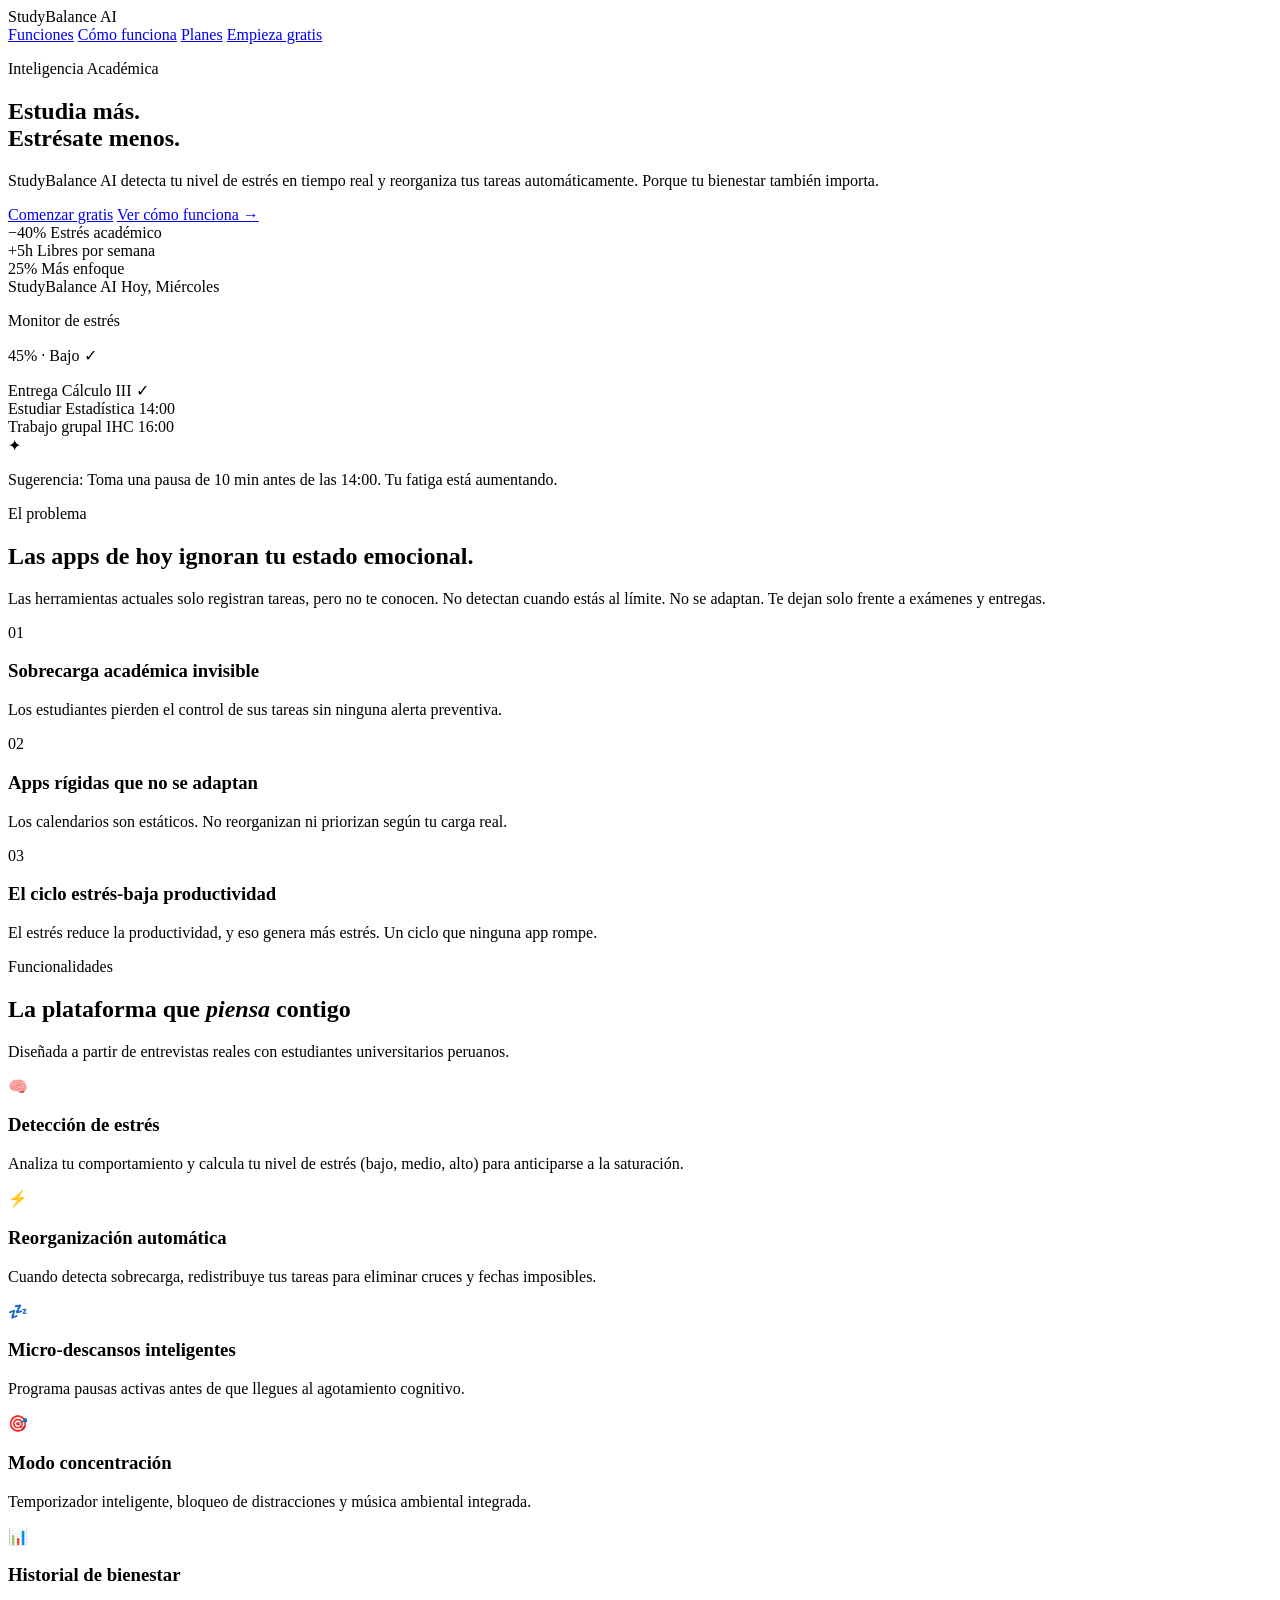
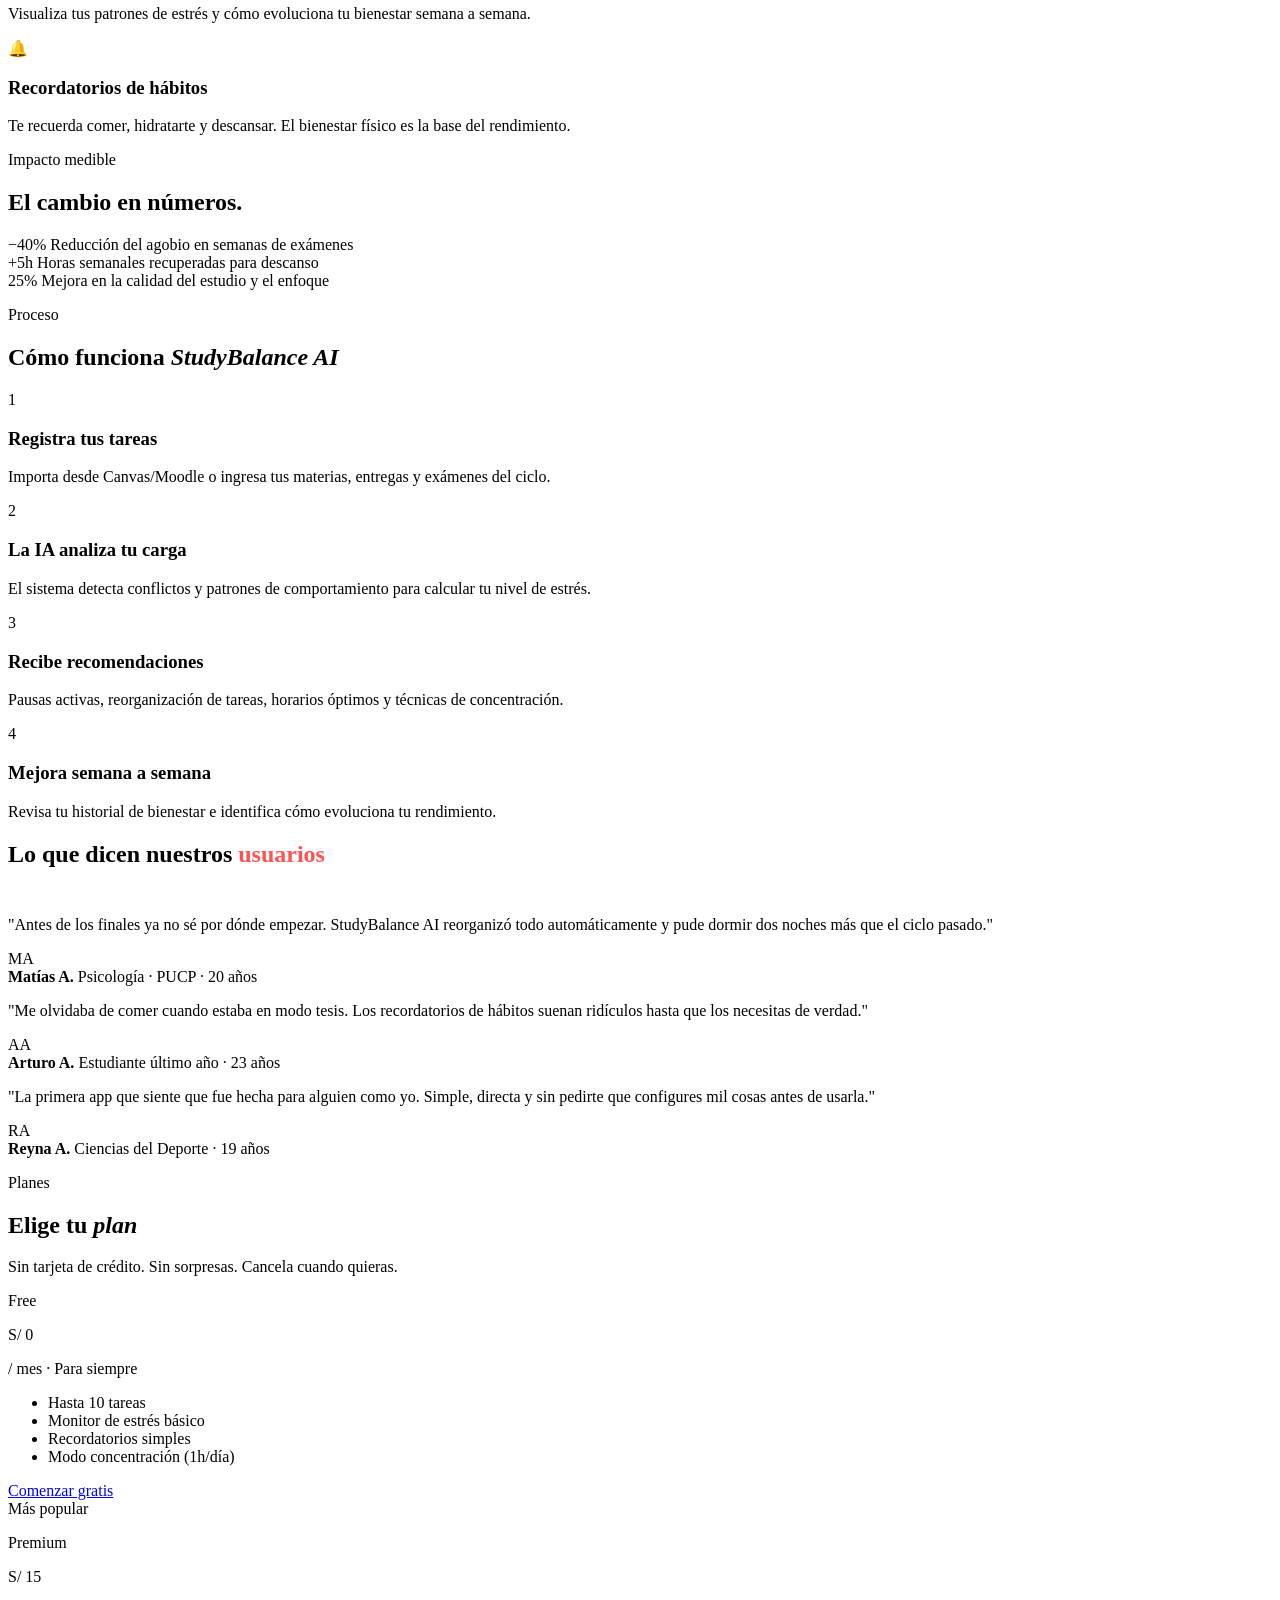
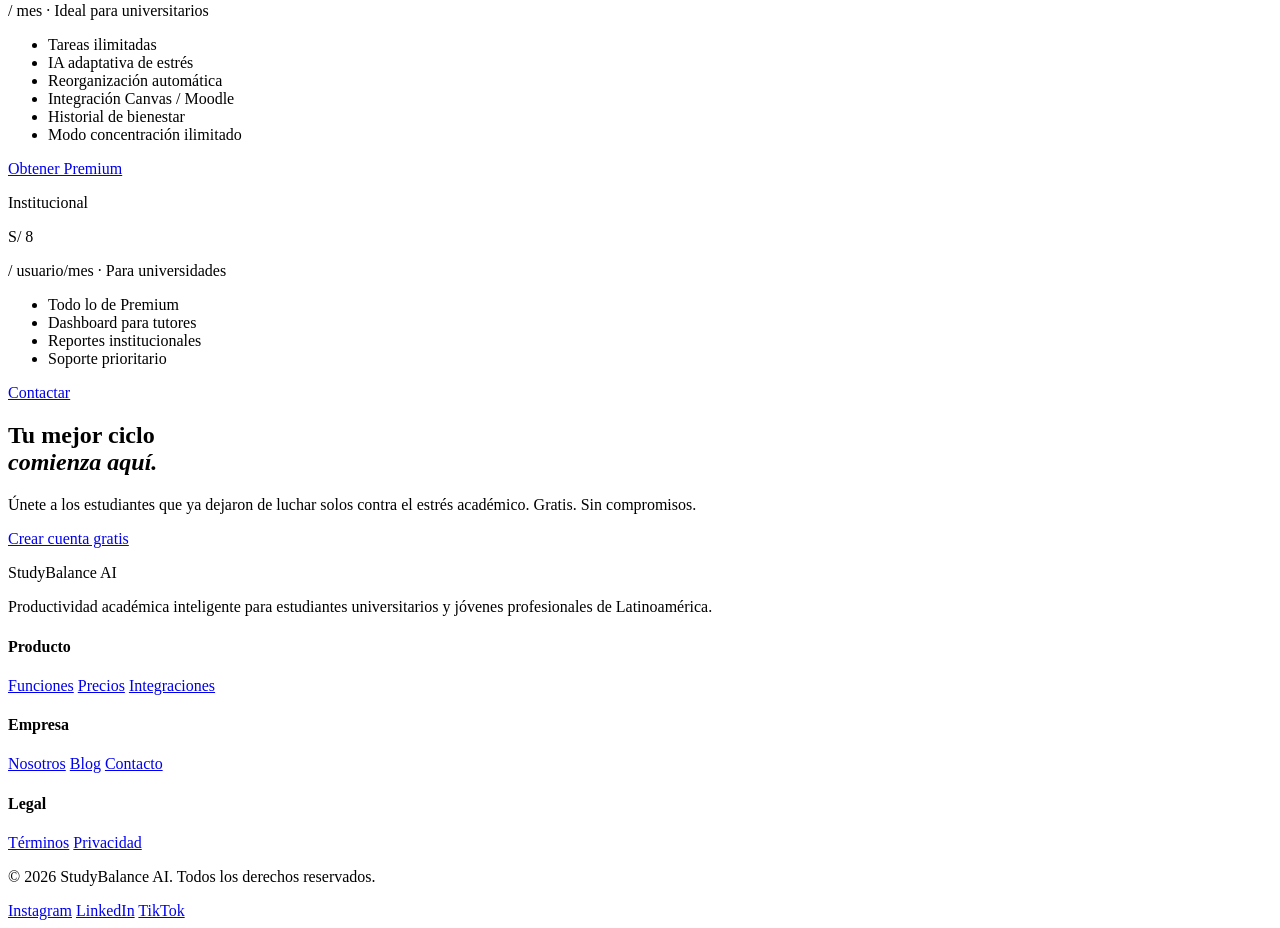
==== index.html @ 8270376b "Rename Index.html to index.html" ====
<!DOCTYPE html>
<html lang="es">
<head>
  <meta charset="UTF-8">
  <meta name="viewport" content="width=device-width, initial-scale=1.0">
  <title>StudyBalance AI</title>
  <link rel="stylesheet" href="styles.css">
  <link href="https://fonts.googleapis.com/css2?family=Playfair+Display:wght@700;900&family=DM+Sans:wght@300;400;600&display=swap" rel="stylesheet">
</head>
<body>
 
  <nav>
    <div class="nav-logo">Study<span>Balance</span> AI</div>
    <div class="nav-links">
      <a href="#funciones">Funciones</a>
      <a href="#como-funciona">Cómo funciona</a>
      <a href="#planes">Planes</a>
      <a href="#cta" class="btn-nav">Empieza gratis</a>
    </div>
  </nav>
 
  <section class="hero">
    <div class="hero-texto">
      <p class="etiqueta">Inteligencia Académica</p>
      <h1>Estudia más.<br><span>Estrésate</span> menos.</h1>
      <p class="subtitulo">
        StudyBalance AI detecta tu nivel de estrés en tiempo real y reorganiza tus tareas automáticamente. Porque tu bienestar también importa.
      </p>
      <div class="hero-botones">
        <a href="#cta" class="btn-rojo">Comenzar gratis</a>
        <a href="#como-funciona" class="btn-link">Ver cómo funciona →</a>
      </div>
      <div class="hero-stats">
        <div class="stat">
          <span class="stat-num">−40%</span>
          <span class="stat-label">Estrés académico</span>
        </div>
        <div class="stat">
          <span class="stat-num">+5h</span>
          <span class="stat-label">Libres por semana</span>
        </div>
        <div class="stat">
          <span class="stat-num">25%</span>
          <span class="stat-label">Más enfoque</span>
        </div>
      </div>
    </div>
 
    <div class="hero-mockup">
      <div class="mockup-card">
        <div class="mockup-header">
          <span class="mockup-title">StudyBalance AI</span>
          <span class="mockup-fecha">Hoy, Miércoles</span>
        </div>
 
        <div class="estres-box">
          <p class="estres-label">Monitor de estrés</p>
          <div class="barra-wrap">
            <div class="barra"></div>
          </div>
          <p class="estres-val">45% · Bajo ✓</p>
        </div>
 
        <div class="tareas">
          <div class="tarea alta completada">
            <div class="check hecho"></div>
            <span class="tarea-texto tachado">Entrega Cálculo III</span>
            <span class="tarea-hora">✓</span>
          </div>
          <div class="tarea media">
            <div class="check"></div>
            <span class="tarea-texto">Estudiar Estadística</span>
            <span class="tarea-hora">14:00</span>
          </div>
          <div class="tarea baja">
            <div class="check"></div>
            <span class="tarea-texto">Trabajo grupal IHC</span>
            <span class="tarea-hora">16:00</span>
          </div>
        </div>
 
        <div class="ia-msg">
          <span>✦</span>
          <p>Sugerencia: Toma una pausa de 10 min antes de las 14:00. Tu fatiga está aumentando.</p>
        </div>
      </div>
    </div>
  </section>
 
  <section class="seccion-oscura" id="problema">
    <div class="contenedor">
      <div class="problema-grid">
        <div>
          <p class="etiqueta-roja">El problema</p>
          <h2>Las apps de hoy ignoran tu <span>estado emocional.</span></h2>
          <p class="texto-gris">
            Las herramientas actuales solo registran tareas, pero no te conocen. No detectan cuando estás al límite. No se adaptan. Te dejan solo frente a exámenes y entregas.
          </p>
        </div>
        <div class="problemas-lista">
          <div class="problema-item">
            <p class="prob-num">01</p>
            <h3>Sobrecarga académica invisible</h3>
            <p>Los estudiantes pierden el control de sus tareas sin ninguna alerta preventiva.</p>
          </div>
          <div class="problema-item">
            <p class="prob-num">02</p>
            <h3>Apps rígidas que no se adaptan</h3>
            <p>Los calendarios son estáticos. No reorganizan ni priorizan según tu carga real.</p>
          </div>
          <div class="problema-item">
            <p class="prob-num">03</p>
            <h3>El ciclo estrés-baja productividad</h3>
            <p>El estrés reduce la productividad, y eso genera más estrés. Un ciclo que ninguna app rompe.</p>
          </div>
        </div>
      </div>
    </div>
  </section>
 
  <section class="seccion-clara" id="funciones">
    <div class="contenedor">
      <div class="seccion-header">
        <p class="etiqueta-roja">Funcionalidades</p>
        <h2>La plataforma que <em>piensa</em> contigo</h2>
        <p class="texto-gris">Diseñada a partir de entrevistas reales con estudiantes universitarios peruanos.</p>
      </div>
      <div class="funciones-grid">
        <div class="funcion-card">
          <div class="funcion-icono">🧠</div>
          <h3>Detección de estrés</h3>
          <p>Analiza tu comportamiento y calcula tu nivel de estrés (bajo, medio, alto) para anticiparse a la saturación.</p>
        </div>
        <div class="funcion-card">
          <div class="funcion-icono">⚡</div>
          <h3>Reorganización automática</h3>
          <p>Cuando detecta sobrecarga, redistribuye tus tareas para eliminar cruces y fechas imposibles.</p>
        </div>
        <div class="funcion-card">
          <div class="funcion-icono">💤</div>
          <h3>Micro-descansos inteligentes</h3>
          <p>Programa pausas activas antes de que llegues al agotamiento cognitivo.</p>
        </div>
        <div class="funcion-card">
          <div class="funcion-icono">🎯</div>
          <h3>Modo concentración</h3>
          <p>Temporizador inteligente, bloqueo de distracciones y música ambiental integrada.</p>
        </div>
        <div class="funcion-card">
          <div class="funcion-icono">📊</div>
          <h3>Historial de bienestar</h3>
          <p>Visualiza tus patrones de estrés y cómo evoluciona tu bienestar semana a semana.</p>
        </div>
        <div class="funcion-card">
          <div class="funcion-icono">🔔</div>
          <h3>Recordatorios de hábitos</h3>
          <p>Te recuerda comer, hidratarte y descansar. El bienestar físico es la base del rendimiento.</p>
        </div>
      </div>
    </div>
  </section>
 
  <section class="seccion-roja">
    <div class="contenedor">
      <div class="impacto-grid">
        <div>
          <p class="etiqueta-blanca">Impacto medible</p>
          <h2 class="titulo-blanco">El cambio en números.</h2>
        </div>
        <div class="metricas">
          <div class="metrica">
            <span class="metrica-num">−40%</span>
            <span class="metrica-label">Reducción del agobio en semanas de exámenes</span>
          </div>
          <div class="metrica">
            <span class="metrica-num">+5h</span>
            <span class="metrica-label">Horas semanales recuperadas para descanso</span>
          </div>
          <div class="metrica">
            <span class="metrica-num">25%</span>
            <span class="metrica-label">Mejora en la calidad del estudio y el enfoque</span>
          </div>
        </div>
      </div>
    </div>
  </section>
 
  <section class="seccion-clara" id="como-funciona">
    <div class="contenedor">
      <div class="seccion-header">
        <p class="etiqueta-roja">Proceso</p>
        <h2>Cómo funciona <em>StudyBalance AI</em></h2>
      </div>
      <div class="pasos">
        <div class="paso">
          <div class="paso-num">1</div>
          <h3>Registra tus tareas</h3>
          <p>Importa desde Canvas/Moodle o ingresa tus materias, entregas y exámenes del ciclo.</p>
        </div>
        <div class="paso">
          <div class="paso-num">2</div>
          <h3>La IA analiza tu carga</h3>
          <p>El sistema detecta conflictos y patrones de comportamiento para calcular tu nivel de estrés.</p>
        </div>
        <div class="paso">
          <div class="paso-num">3</div>
          <h3>Recibe recomendaciones</h3>
          <p>Pausas activas, reorganización de tareas, horarios óptimos y técnicas de concentración.</p>
        </div>
        <div class="paso">
          <div class="paso-num">4</div>
          <h3>Mejora semana a semana</h3>
          <p>Revisa tu historial de bienestar e identifica cómo evoluciona tu rendimiento.</p>
        </div>
      </div>
    </div>
  </section>
 
  <section class="seccion-oscura" id="testimonios">
    <div class="contenedor">
      <h2 class="titulo-blanco" style="margin-bottom: 48px;">Lo que dicen nuestros <span style="color: #FF5252;">usuarios</span></h2>
      <div class="testimonios-grid">
        <div class="testimonio">
          <p>"Antes de los finales ya no sé por dónde empezar. StudyBalance AI reorganizó todo automáticamente y pude dormir dos noches más que el ciclo pasado."</p>
          <div class="autor">
            <div class="avatar">MA</div>
            <div>
              <strong>Matías A.</strong>
              <span>Psicología · PUCP · 20 años</span>
            </div>
          </div>
        </div>
        <div class="testimonio">
          <p>"Me olvidaba de comer cuando estaba en modo tesis. Los recordatorios de hábitos suenan ridículos hasta que los necesitas de verdad."</p>
          <div class="autor">
            <div class="avatar">AA</div>
            <div>
              <strong>Arturo A.</strong>
              <span>Estudiante último año · 23 años</span>
            </div>
          </div>
        </div>
        <div class="testimonio">
          <p>"La primera app que siente que fue hecha para alguien como yo. Simple, directa y sin pedirte que configures mil cosas antes de usarla."</p>
          <div class="autor">
            <div class="avatar">RA</div>
            <div>
              <strong>Reyna A.</strong>
              <span>Ciencias del Deporte · 19 años</span>
            </div>
          </div>
        </div>
      </div>
    </div>
  </section>
 
  <section class="seccion-clara" id="planes">
    <div class="contenedor">
      <div class="seccion-header">
        <p class="etiqueta-roja">Planes</p>
        <h2>Elige tu <em>plan</em></h2>
        <p class="texto-gris">Sin tarjeta de crédito. Sin sorpresas. Cancela cuando quieras.</p>
      </div>
      <div class="planes-grid">
        <div class="plan-card">
          <p class="plan-nombre">Free</p>
          <p class="plan-precio">S/ 0</p>
          <p class="plan-periodo">/ mes · Para siempre</p>
          <ul class="plan-lista">
            <li>Hasta 10 tareas</li>
            <li>Monitor de estrés básico</li>
            <li>Recordatorios simples</li>
            <li>Modo concentración (1h/día)</li>
          </ul>
          <a href="#cta" class="btn-plan">Comenzar gratis</a>
        </div>
        <div class="plan-card destacado">
          <div class="badge">Más popular</div>
          <p class="plan-nombre">Premium</p>
          <p class="plan-precio">S/ 15</p>
          <p class="plan-periodo">/ mes · Ideal para universitarios</p>
          <ul class="plan-lista">
            <li>Tareas ilimitadas</li>
            <li>IA adaptativa de estrés</li>
            <li>Reorganización automática</li>
            <li>Integración Canvas / Moodle</li>
            <li>Historial de bienestar</li>
            <li>Modo concentración ilimitado</li>
          </ul>
          <a href="#cta" class="btn-plan">Obtener Premium</a>
        </div>
        <div class="plan-card">
          <p class="plan-nombre">Institucional</p>
          <p class="plan-precio">S/ 8</p>
          <p class="plan-periodo">/ usuario/mes · Para universidades</p>
          <ul class="plan-lista">
            <li>Todo lo de Premium</li>
            <li>Dashboard para tutores</li>
            <li>Reportes institucionales</li>
            <li>Soporte prioritario</li>
          </ul>
          <a href="#cta" class="btn-plan">Contactar</a>
        </div>
      </div>
    </div>
  </section>
 
  <section class="seccion-cta" id="cta">
    <div class="contenedor cta-inner">
      <h2>Tu mejor ciclo<br><em>comienza aquí.</em></h2>
      <p>Únete a los estudiantes que ya dejaron de luchar solos contra el estrés académico. Gratis. Sin compromisos.</p>
      <a href="#" class="btn-blanco">Crear cuenta gratis</a>
    </div>
  </section>
 
  <footer>
    <div class="contenedor footer-inner">
      <div class="footer-brand">
        <p class="footer-logo">Study<span>Balance</span> AI</p>
        <p class="footer-desc">Productividad académica inteligente para estudiantes universitarios y jóvenes profesionales de Latinoamérica.</p>
      </div>
      <div class="footer-col">
        <h4>Producto</h4>
        <a href="#">Funciones</a>
        <a href="#">Precios</a>
        <a href="#">Integraciones</a>
      </div>
      <div class="footer-col">
        <h4>Empresa</h4>
        <a href="#">Nosotros</a>
        <a href="#">Blog</a>
        <a href="#">Contacto</a>
      </div>
      <div class="footer-col">
        <h4>Legal</h4>
        <a href="#">Términos</a>
        <a href="#">Privacidad</a>
      </div>
    </div>
    <div class="footer-bottom">
      <p>© 2026 StudyBalance AI. Todos los derechos reservados.</p>
      <div>
        <a href="#">Instagram</a>
        <a href="#">LinkedIn</a>
        <a href="#">TikTok</a>
      </div>
    </div>
  </footer>
 
  <script src="script.js"></script>
</body>
</html>
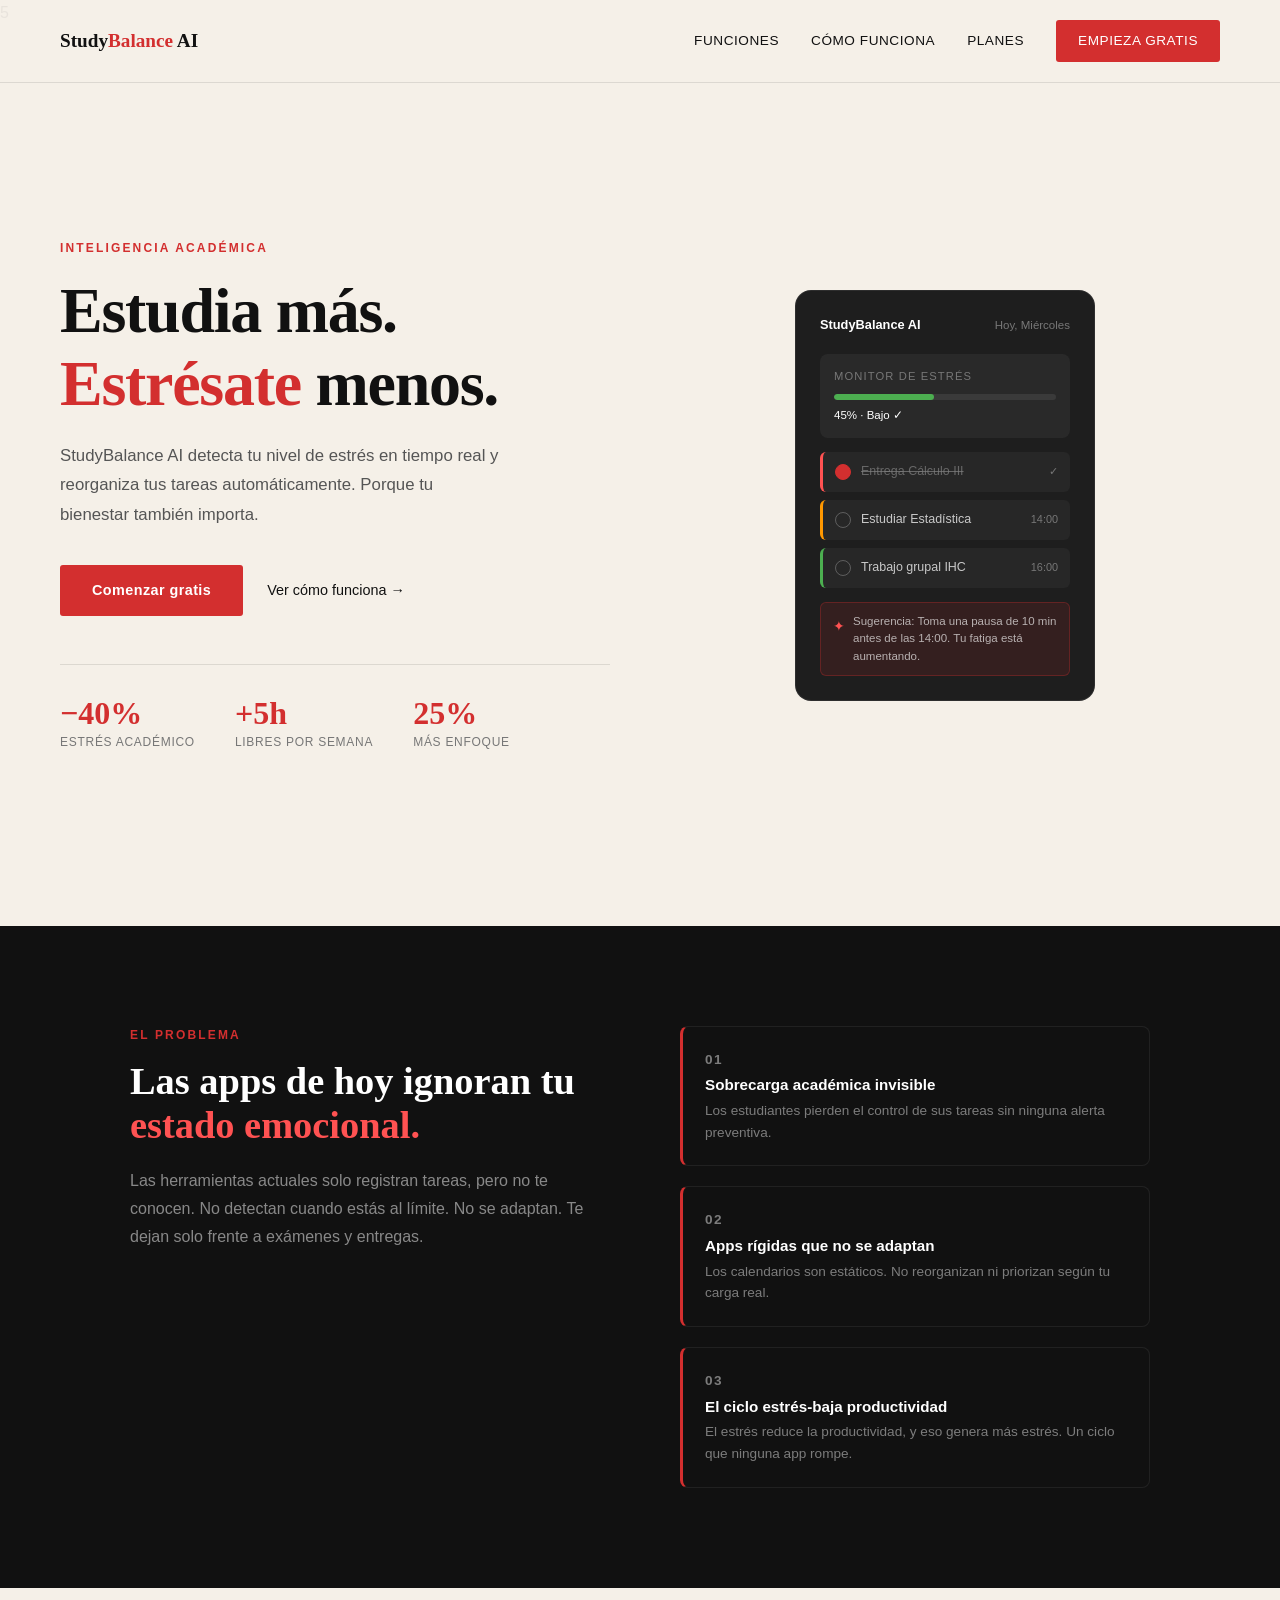
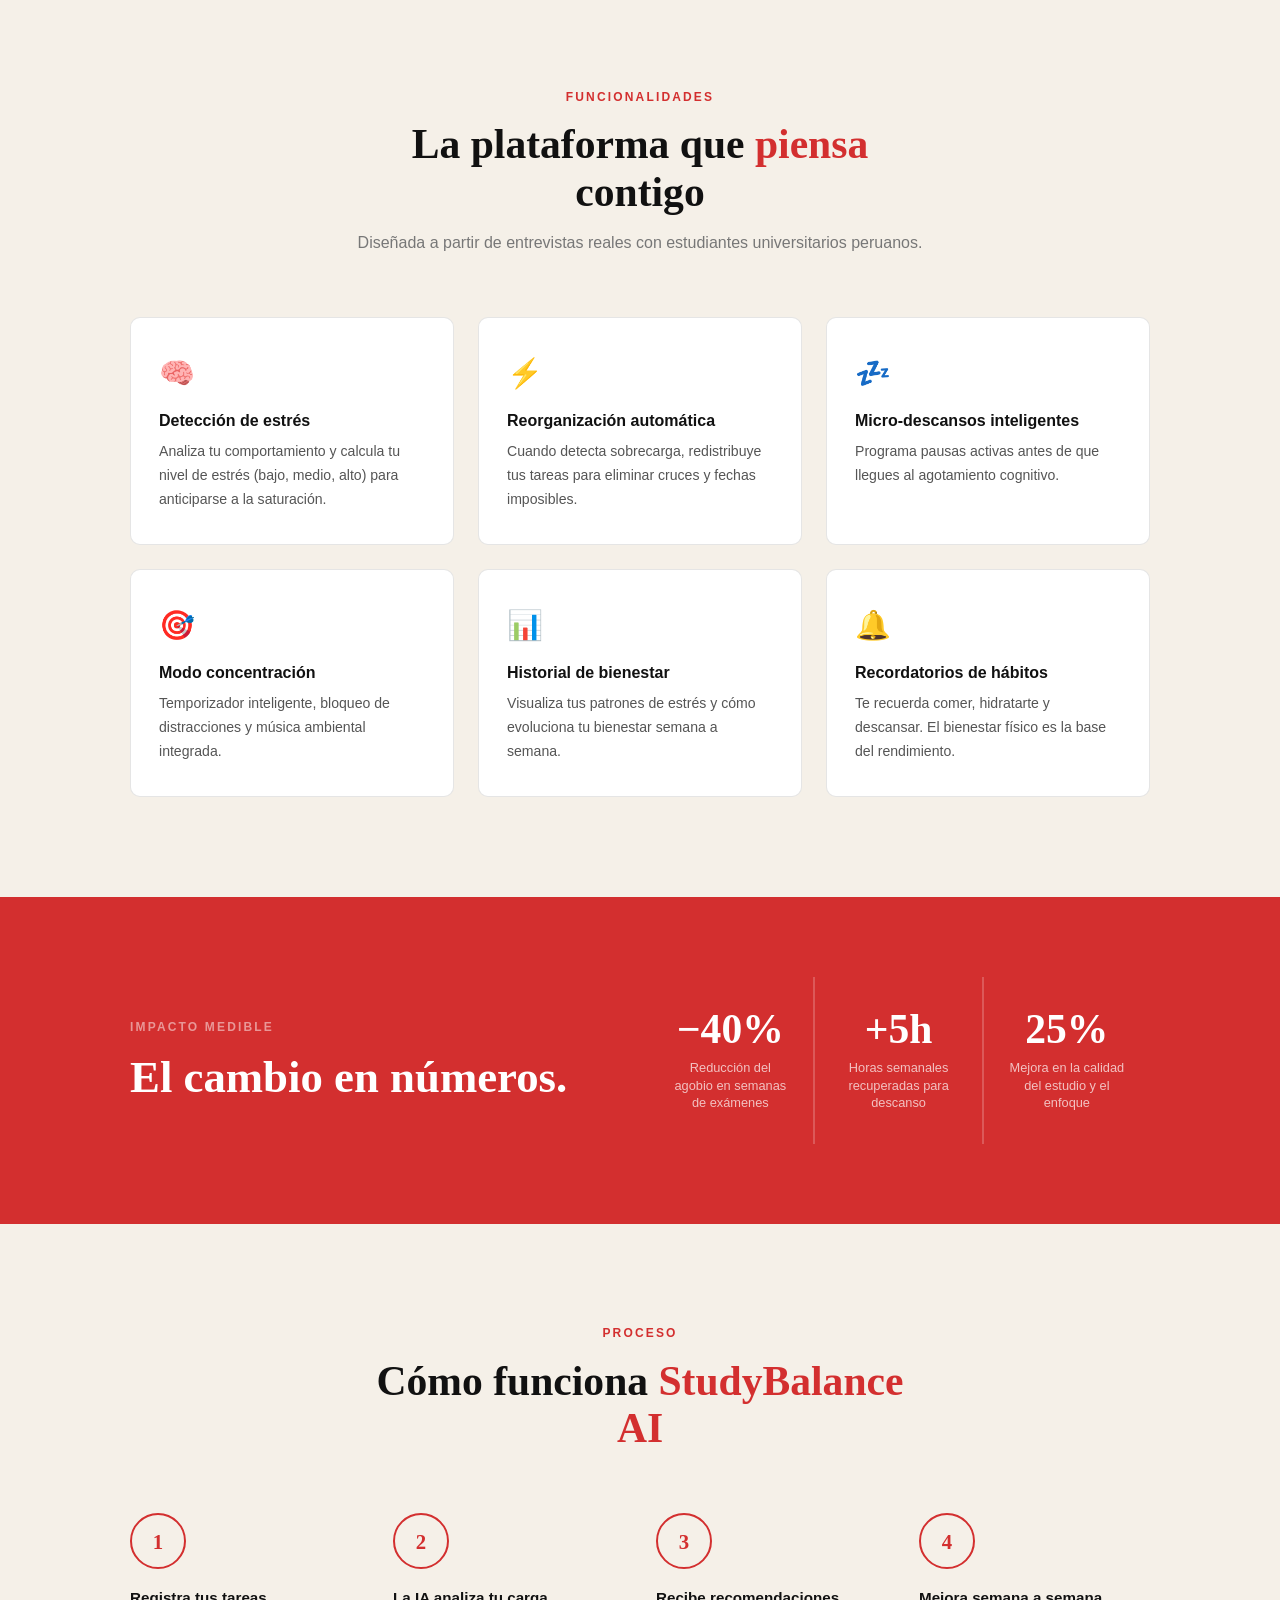
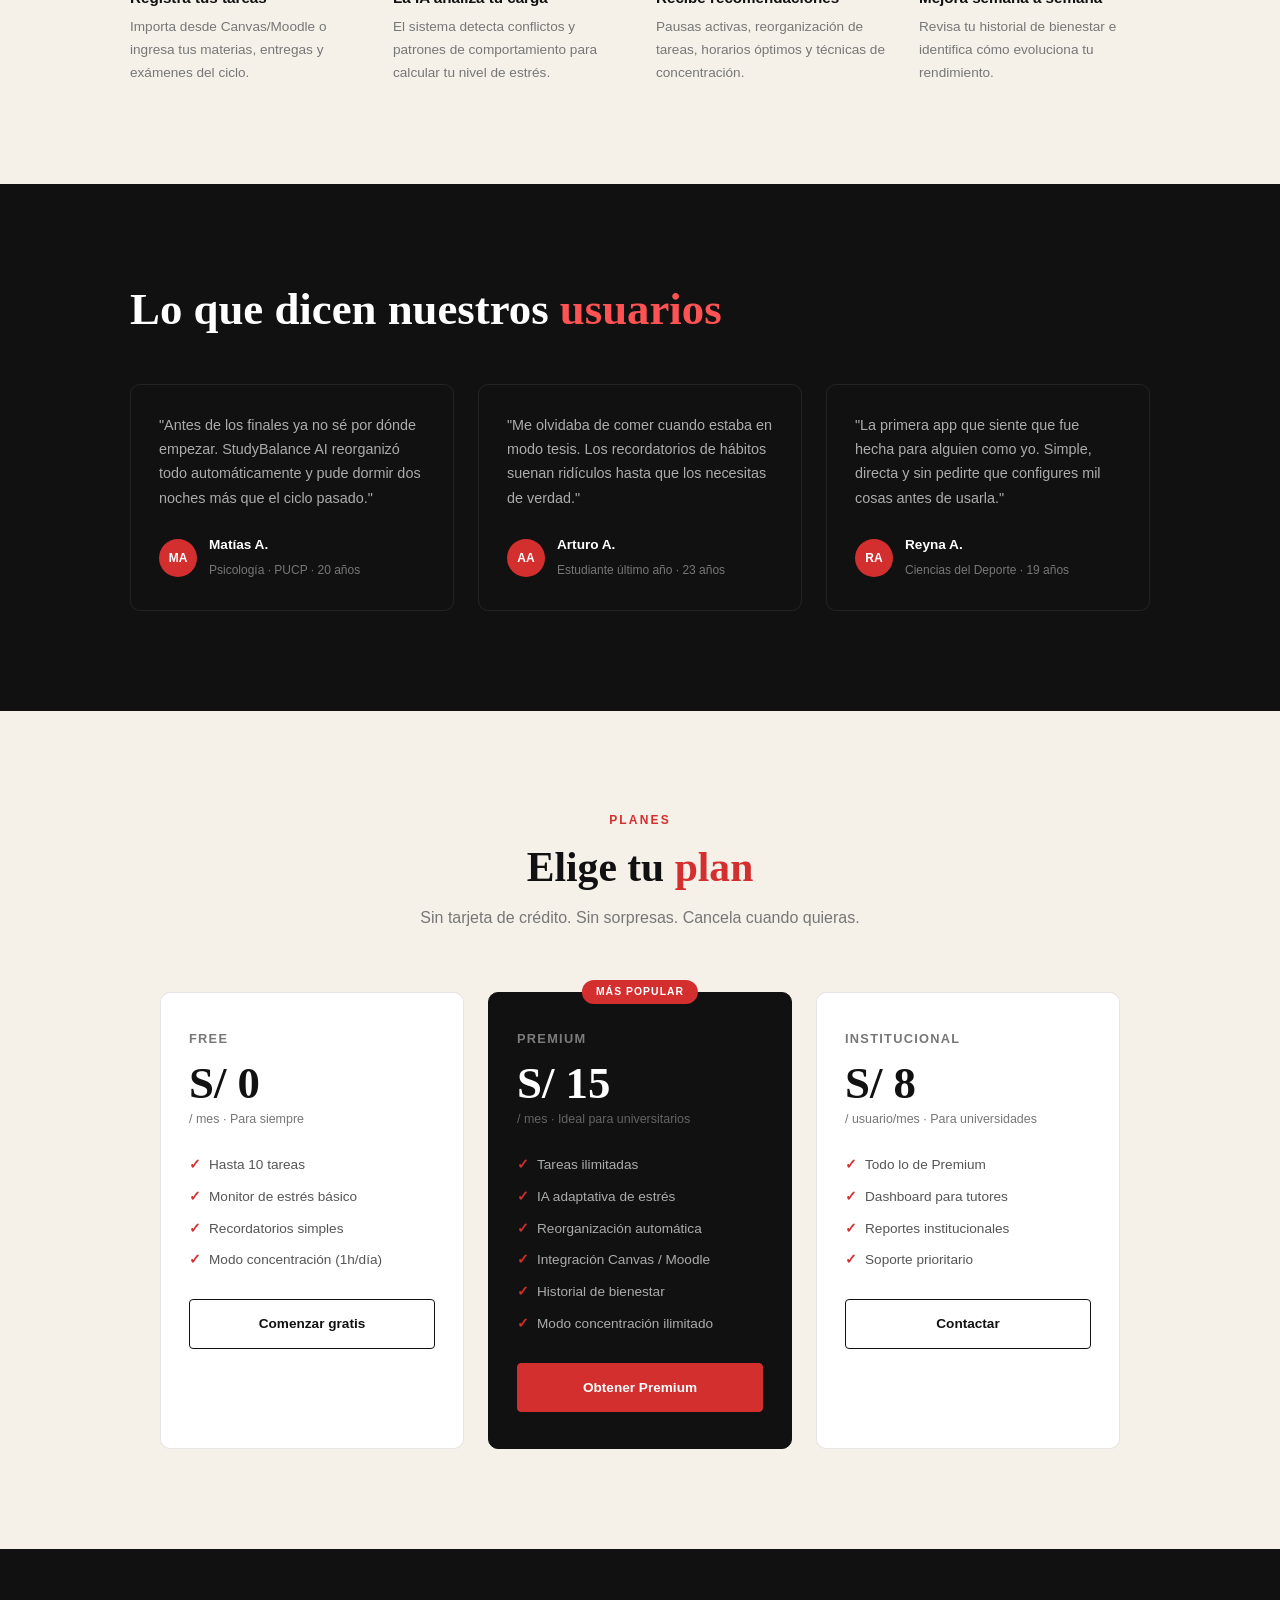
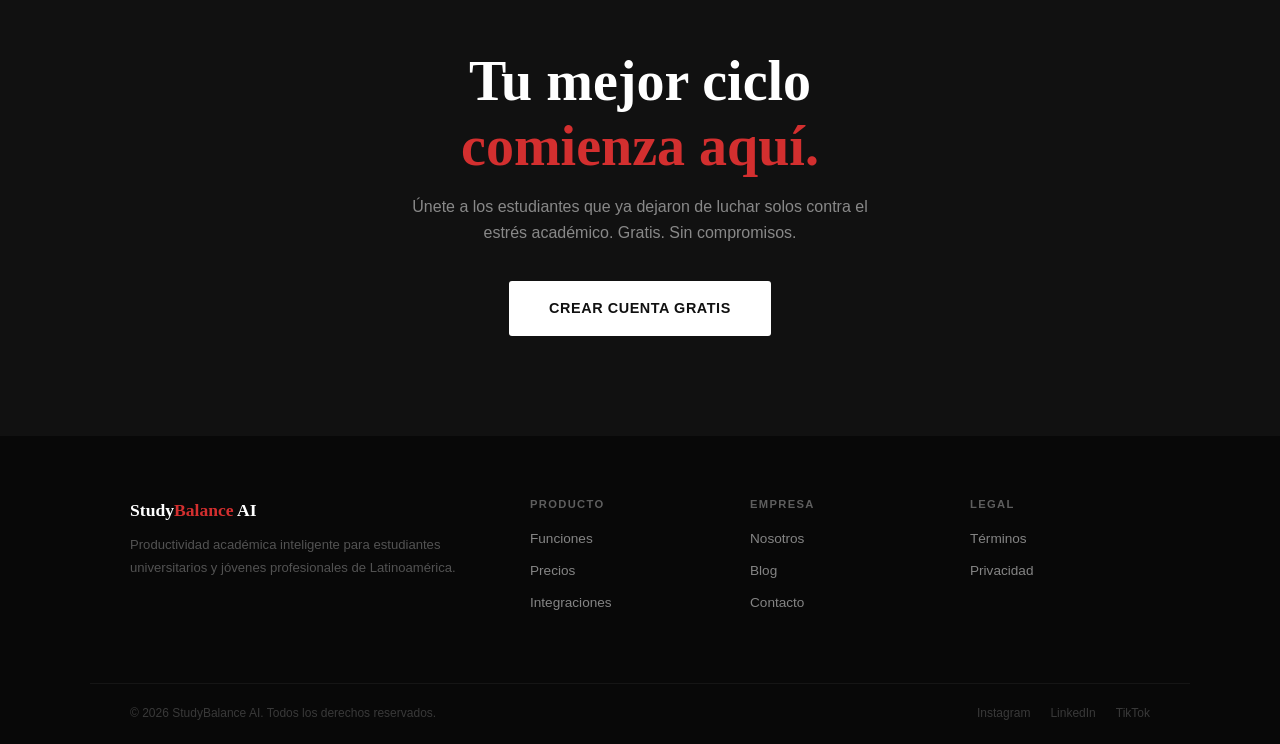
==== commit a945e126: "cambios" ====
--- a/index.html
+++ b/index.html
@@ -1,352 +1,352 @@
-<!DOCTYPE html>
-<html lang="es">
-<head>
-  <meta charset="UTF-8">
-  <meta name="viewport" content="width=device-width, initial-scale=1.0">
-  <title>StudyBalance AI</title>
-  <link rel="stylesheet" href="styles.css">
-  <link href="https://fonts.googleapis.com/css2?family=Playfair+Display:wght@700;900&family=DM+Sans:wght@300;400;600&display=swap" rel="stylesheet">
-</head>
-<body>
- 
-  <nav>
-    <div class="nav-logo">Study<span>Balance</span> AI</div>
-    <div class="nav-links">
-      <a href="#funciones">Funciones</a>
-      <a href="#como-funciona">Cómo funciona</a>
-      <a href="#planes">Planes</a>
-      <a href="#cta" class="btn-nav">Empieza gratis</a>
-    </div>
-  </nav>
- 
-  <section class="hero">
-    <div class="hero-texto">
-      <p class="etiqueta">Inteligencia Académica</p>
-      <h1>Estudia más.<br><span>Estrésate</span> menos.</h1>
-      <p class="subtitulo">
-        StudyBalance AI detecta tu nivel de estrés en tiempo real y reorganiza tus tareas automáticamente. Porque tu bienestar también importa.
-      </p>
-      <div class="hero-botones">
-        <a href="#cta" class="btn-rojo">Comenzar gratis</a>
-        <a href="#como-funciona" class="btn-link">Ver cómo funciona →</a>
-      </div>
-      <div class="hero-stats">
-        <div class="stat">
-          <span class="stat-num">−40%</span>
-          <span class="stat-label">Estrés académico</span>
-        </div>
-        <div class="stat">
-          <span class="stat-num">+5h</span>
-          <span class="stat-label">Libres por semana</span>
-        </div>
-        <div class="stat">
-          <span class="stat-num">25%</span>
-          <span class="stat-label">Más enfoque</span>
-        </div>
-      </div>
-    </div>
- 
-    <div class="hero-mockup">
-      <div class="mockup-card">
-        <div class="mockup-header">
-          <span class="mockup-title">StudyBalance AI</span>
-          <span class="mockup-fecha">Hoy, Miércoles</span>
-        </div>
- 
-        <div class="estres-box">
-          <p class="estres-label">Monitor de estrés</p>
-          <div class="barra-wrap">
-            <div class="barra"></div>
-          </div>
-          <p class="estres-val">45% · Bajo ✓</p>
-        </div>
- 
-        <div class="tareas">
-          <div class="tarea alta completada">
-            <div class="check hecho"></div>
-            <span class="tarea-texto tachado">Entrega Cálculo III</span>
-            <span class="tarea-hora">✓</span>
-          </div>
-          <div class="tarea media">
-            <div class="check"></div>
-            <span class="tarea-texto">Estudiar Estadística</span>
-            <span class="tarea-hora">14:00</span>
-          </div>
-          <div class="tarea baja">
-            <div class="check"></div>
-            <span class="tarea-texto">Trabajo grupal IHC</span>
-            <span class="tarea-hora">16:00</span>
-          </div>
-        </div>
- 
-        <div class="ia-msg">
-          <span>✦</span>
-          <p>Sugerencia: Toma una pausa de 10 min antes de las 14:00. Tu fatiga está aumentando.</p>
-        </div>
-      </div>
-    </div>
-  </section>
- 
-  <section class="seccion-oscura" id="problema">
-    <div class="contenedor">
-      <div class="problema-grid">
-        <div>
-          <p class="etiqueta-roja">El problema</p>
-          <h2>Las apps de hoy ignoran tu <span>estado emocional.</span></h2>
-          <p class="texto-gris">
-            Las herramientas actuales solo registran tareas, pero no te conocen. No detectan cuando estás al límite. No se adaptan. Te dejan solo frente a exámenes y entregas.
-          </p>
-        </div>
-        <div class="problemas-lista">
-          <div class="problema-item">
-            <p class="prob-num">01</p>
-            <h3>Sobrecarga académica invisible</h3>
-            <p>Los estudiantes pierden el control de sus tareas sin ninguna alerta preventiva.</p>
-          </div>
-          <div class="problema-item">
-            <p class="prob-num">02</p>
-            <h3>Apps rígidas que no se adaptan</h3>
-            <p>Los calendarios son estáticos. No reorganizan ni priorizan según tu carga real.</p>
-          </div>
-          <div class="problema-item">
-            <p class="prob-num">03</p>
-            <h3>El ciclo estrés-baja productividad</h3>
-            <p>El estrés reduce la productividad, y eso genera más estrés. Un ciclo que ninguna app rompe.</p>
-          </div>
-        </div>
-      </div>
-    </div>
-  </section>
- 
-  <section class="seccion-clara" id="funciones">
-    <div class="contenedor">
-      <div class="seccion-header">
-        <p class="etiqueta-roja">Funcionalidades</p>
-        <h2>La plataforma que <em>piensa</em> contigo</h2>
-        <p class="texto-gris">Diseñada a partir de entrevistas reales con estudiantes universitarios peruanos.</p>
-      </div>
-      <div class="funciones-grid">
-        <div class="funcion-card">
-          <div class="funcion-icono">🧠</div>
-          <h3>Detección de estrés</h3>
-          <p>Analiza tu comportamiento y calcula tu nivel de estrés (bajo, medio, alto) para anticiparse a la saturación.</p>
-        </div>
-        <div class="funcion-card">
-          <div class="funcion-icono">⚡</div>
-          <h3>Reorganización automática</h3>
-          <p>Cuando detecta sobrecarga, redistribuye tus tareas para eliminar cruces y fechas imposibles.</p>
-        </div>
-        <div class="funcion-card">
-          <div class="funcion-icono">💤</div>
-          <h3>Micro-descansos inteligentes</h3>
-          <p>Programa pausas activas antes de que llegues al agotamiento cognitivo.</p>
-        </div>
-        <div class="funcion-card">
-          <div class="funcion-icono">🎯</div>
-          <h3>Modo concentración</h3>
-          <p>Temporizador inteligente, bloqueo de distracciones y música ambiental integrada.</p>
-        </div>
-        <div class="funcion-card">
-          <div class="funcion-icono">📊</div>
-          <h3>Historial de bienestar</h3>
-          <p>Visualiza tus patrones de estrés y cómo evoluciona tu bienestar semana a semana.</p>
-        </div>
-        <div class="funcion-card">
-          <div class="funcion-icono">🔔</div>
-          <h3>Recordatorios de hábitos</h3>
-          <p>Te recuerda comer, hidratarte y descansar. El bienestar físico es la base del rendimiento.</p>
-        </div>
-      </div>
-    </div>
-  </section>
- 
-  <section class="seccion-roja">
-    <div class="contenedor">
-      <div class="impacto-grid">
-        <div>
-          <p class="etiqueta-blanca">Impacto medible</p>
-          <h2 class="titulo-blanco">El cambio en números.</h2>
-        </div>
-        <div class="metricas">
-          <div class="metrica">
-            <span class="metrica-num">−40%</span>
-            <span class="metrica-label">Reducción del agobio en semanas de exámenes</span>
-          </div>
-          <div class="metrica">
-            <span class="metrica-num">+5h</span>
-            <span class="metrica-label">Horas semanales recuperadas para descanso</span>
-          </div>
-          <div class="metrica">
-            <span class="metrica-num">25%</span>
-            <span class="metrica-label">Mejora en la calidad del estudio y el enfoque</span>
-          </div>
-        </div>
-      </div>
-    </div>
-  </section>
- 
-  <section class="seccion-clara" id="como-funciona">
-    <div class="contenedor">
-      <div class="seccion-header">
-        <p class="etiqueta-roja">Proceso</p>
-        <h2>Cómo funciona <em>StudyBalance AI</em></h2>
-      </div>
-      <div class="pasos">
-        <div class="paso">
-          <div class="paso-num">1</div>
-          <h3>Registra tus tareas</h3>
-          <p>Importa desde Canvas/Moodle o ingresa tus materias, entregas y exámenes del ciclo.</p>
-        </div>
-        <div class="paso">
-          <div class="paso-num">2</div>
-          <h3>La IA analiza tu carga</h3>
-          <p>El sistema detecta conflictos y patrones de comportamiento para calcular tu nivel de estrés.</p>
-        </div>
-        <div class="paso">
-          <div class="paso-num">3</div>
-          <h3>Recibe recomendaciones</h3>
-          <p>Pausas activas, reorganización de tareas, horarios óptimos y técnicas de concentración.</p>
-        </div>
-        <div class="paso">
-          <div class="paso-num">4</div>
-          <h3>Mejora semana a semana</h3>
-          <p>Revisa tu historial de bienestar e identifica cómo evoluciona tu rendimiento.</p>
-        </div>
-      </div>
-    </div>
-  </section>
- 
-  <section class="seccion-oscura" id="testimonios">
-    <div class="contenedor">
-      <h2 class="titulo-blanco" style="margin-bottom: 48px;">Lo que dicen nuestros <span style="color: #FF5252;">usuarios</span></h2>
-      <div class="testimonios-grid">
-        <div class="testimonio">
-          <p>"Antes de los finales ya no sé por dónde empezar. StudyBalance AI reorganizó todo automáticamente y pude dormir dos noches más que el ciclo pasado."</p>
-          <div class="autor">
-            <div class="avatar">MA</div>
-            <div>
-              <strong>Matías A.</strong>
-              <span>Psicología · PUCP · 20 años</span>
-            </div>
-          </div>
-        </div>
-        <div class="testimonio">
-          <p>"Me olvidaba de comer cuando estaba en modo tesis. Los recordatorios de hábitos suenan ridículos hasta que los necesitas de verdad."</p>
-          <div class="autor">
-            <div class="avatar">AA</div>
-            <div>
-              <strong>Arturo A.</strong>
-              <span>Estudiante último año · 23 años</span>
-            </div>
-          </div>
-        </div>
-        <div class="testimonio">
-          <p>"La primera app que siente que fue hecha para alguien como yo. Simple, directa y sin pedirte que configures mil cosas antes de usarla."</p>
-          <div class="autor">
-            <div class="avatar">RA</div>
-            <div>
-              <strong>Reyna A.</strong>
-              <span>Ciencias del Deporte · 19 años</span>
-            </div>
-          </div>
-        </div>
-      </div>
-    </div>
-  </section>
- 
-  <section class="seccion-clara" id="planes">
-    <div class="contenedor">
-      <div class="seccion-header">
-        <p class="etiqueta-roja">Planes</p>
-        <h2>Elige tu <em>plan</em></h2>
-        <p class="texto-gris">Sin tarjeta de crédito. Sin sorpresas. Cancela cuando quieras.</p>
-      </div>
-      <div class="planes-grid">
-        <div class="plan-card">
-          <p class="plan-nombre">Free</p>
-          <p class="plan-precio">S/ 0</p>
-          <p class="plan-periodo">/ mes · Para siempre</p>
-          <ul class="plan-lista">
-            <li>Hasta 10 tareas</li>
-            <li>Monitor de estrés básico</li>
-            <li>Recordatorios simples</li>
-            <li>Modo concentración (1h/día)</li>
-          </ul>
-          <a href="#cta" class="btn-plan">Comenzar gratis</a>
-        </div>
-        <div class="plan-card destacado">
-          <div class="badge">Más popular</div>
-          <p class="plan-nombre">Premium</p>
-          <p class="plan-precio">S/ 15</p>
-          <p class="plan-periodo">/ mes · Ideal para universitarios</p>
-          <ul class="plan-lista">
-            <li>Tareas ilimitadas</li>
-            <li>IA adaptativa de estrés</li>
-            <li>Reorganización automática</li>
-            <li>Integración Canvas / Moodle</li>
-            <li>Historial de bienestar</li>
-            <li>Modo concentración ilimitado</li>
-          </ul>
-          <a href="#cta" class="btn-plan">Obtener Premium</a>
-        </div>
-        <div class="plan-card">
-          <p class="plan-nombre">Institucional</p>
-          <p class="plan-precio">S/ 8</p>
-          <p class="plan-periodo">/ usuario/mes · Para universidades</p>
-          <ul class="plan-lista">
-            <li>Todo lo de Premium</li>
-            <li>Dashboard para tutores</li>
-            <li>Reportes institucionales</li>
-            <li>Soporte prioritario</li>
-          </ul>
-          <a href="#cta" class="btn-plan">Contactar</a>
-        </div>
-      </div>
-    </div>
-  </section>
- 
-  <section class="seccion-cta" id="cta">
-    <div class="contenedor cta-inner">
-      <h2>Tu mejor ciclo<br><em>comienza aquí.</em></h2>
-      <p>Únete a los estudiantes que ya dejaron de luchar solos contra el estrés académico. Gratis. Sin compromisos.</p>
-      <a href="#" class="btn-blanco">Crear cuenta gratis</a>
-    </div>
-  </section>
- 
-  <footer>
-    <div class="contenedor footer-inner">
-      <div class="footer-brand">
-        <p class="footer-logo">Study<span>Balance</span> AI</p>
-        <p class="footer-desc">Productividad académica inteligente para estudiantes universitarios y jóvenes profesionales de Latinoamérica.</p>
-      </div>
-      <div class="footer-col">
-        <h4>Producto</h4>
-        <a href="#">Funciones</a>
-        <a href="#">Precios</a>
-        <a href="#">Integraciones</a>
-      </div>
-      <div class="footer-col">
-        <h4>Empresa</h4>
-        <a href="#">Nosotros</a>
-        <a href="#">Blog</a>
-        <a href="#">Contacto</a>
-      </div>
-      <div class="footer-col">
-        <h4>Legal</h4>
-        <a href="#">Términos</a>
-        <a href="#">Privacidad</a>
-      </div>
-    </div>
-    <div class="footer-bottom">
-      <p>© 2026 StudyBalance AI. Todos los derechos reservados.</p>
-      <div>
-        <a href="#">Instagram</a>
-        <a href="#">LinkedIn</a>
-        <a href="#">TikTok</a>
-      </div>
-    </div>
-  </footer>
- 
-  <script src="script.js"></script>
-</body>
-</html>
+<!DOCTYPE html>
+<html lang="es">
+<head>
+  <meta charset="UTF-8">
+  <meta name="viewport" content="width=device-width, initial-scale=1.0">
+  <title>StudyBalance AI</title>
+  <link rel="stylesheet" href="public\assets\styles\styles.css">
+  <link href="https://fonts.googleapis.com/css2?family=Playfair+Display:wght@700;900&family=DM+Sans:wght@300;400;600&display=swap" rel="stylesheet">
+</head>
+<body>
+ 
+  <nav>
+    <div class="nav-logo">Study<span>Balance</span> AI</div>
+    <div class="nav-links">
+      <a href="#funciones">Funciones</a>
+      <a href="#como-funciona">Cómo funciona</a>
+      <a href="#planes">Planes</a>
+      <a href="#cta" class="btn-nav">Empieza gratis</a>
+    </div>
+  </nav>
+ 5
+  <section class="hero">
+    <div class="hero-texto">
+      <p class="etiqueta">Inteligencia Académica</p>
+      <h1>Estudia más.<br><span>Estrésate</span> menos.</h1>
+      <p class="subtitulo">
+        StudyBalance AI detecta tu nivel de estrés en tiempo real y reorganiza tus tareas automáticamente. Porque tu bienestar también importa.
+      </p>
+      <div class="hero-botones">
+        <a href="#cta" class="btn-rojo">Comenzar gratis</a>
+        <a href="#como-funciona" class="btn-link">Ver cómo funciona →</a>
+      </div>
+      <div class="hero-stats">
+        <div class="stat">
+          <span class="stat-num">−40%</span>
+          <span class="stat-label">Estrés académico</span>
+        </div>
+        <div class="stat">
+          <span class="stat-num">+5h</span>
+          <span class="stat-label">Libres por semana</span>
+        </div>
+        <div class="stat">
+          <span class="stat-num">25%</span>
+          <span class="stat-label">Más enfoque</span>
+        </div>
+      </div>
+    </div>
+ 
+    <div class="hero-mockup">
+      <div class="mockup-card">
+        <div class="mockup-header">
+          <span class="mockup-title">StudyBalance AI</span>
+          <span class="mockup-fecha">Hoy, Miércoles</span>
+        </div>
+ 
+        <div class="estres-box">
+          <p class="estres-label">Monitor de estrés</p>
+          <div class="barra-wrap">
+            <div class="barra"></div>
+          </div>
+          <p class="estres-val">45% · Bajo ✓</p>
+        </div>
+ 
+        <div class="tareas">
+          <div class="tarea alta completada">
+            <div class="check hecho"></div>
+            <span class="tarea-texto tachado">Entrega Cálculo III</span>
+            <span class="tarea-hora">✓</span>
+          </div>
+          <div class="tarea media">
+            <div class="check"></div>
+            <span class="tarea-texto">Estudiar Estadística</span>
+            <span class="tarea-hora">14:00</span>
+          </div>
+          <div class="tarea baja">
+            <div class="check"></div>
+            <span class="tarea-texto">Trabajo grupal IHC</span>
+            <span class="tarea-hora">16:00</span>
+          </div>
+        </div>
+ 
+        <div class="ia-msg">
+          <span>✦</span>
+          <p>Sugerencia: Toma una pausa de 10 min antes de las 14:00. Tu fatiga está aumentando.</p>
+        </div>
+      </div>
+    </div>
+  </section>
+ 
+  <section class="seccion-oscura" id="problema">
+    <div class="contenedor">
+      <div class="problema-grid">
+        <div>
+          <p class="etiqueta-roja">El problema</p>
+          <h2>Las apps de hoy ignoran tu <span>estado emocional.</span></h2>
+          <p class="texto-gris">
+            Las herramientas actuales solo registran tareas, pero no te conocen. No detectan cuando estás al límite. No se adaptan. Te dejan solo frente a exámenes y entregas.
+          </p>
+        </div>
+        <div class="problemas-lista">
+          <div class="problema-item">
+            <p class="prob-num">01</p>
+            <h3>Sobrecarga académica invisible</h3>
+            <p>Los estudiantes pierden el control de sus tareas sin ninguna alerta preventiva.</p>
+          </div>
+          <div class="problema-item">
+            <p class="prob-num">02</p>
+            <h3>Apps rígidas que no se adaptan</h3>
+            <p>Los calendarios son estáticos. No reorganizan ni priorizan según tu carga real.</p>
+          </div>
+          <div class="problema-item">
+            <p class="prob-num">03</p>
+            <h3>El ciclo estrés-baja productividad</h3>
+            <p>El estrés reduce la productividad, y eso genera más estrés. Un ciclo que ninguna app rompe.</p>
+          </div>
+        </div>
+      </div>
+    </div>
+  </section>
+ 
+  <section class="seccion-clara" id="funciones">
+    <div class="contenedor">
+      <div class="seccion-header">
+        <p class="etiqueta-roja">Funcionalidades</p>
+        <h2>La plataforma que <em>piensa</em> contigo</h2>
+        <p class="texto-gris">Diseñada a partir de entrevistas reales con estudiantes universitarios peruanos.</p>
+      </div>
+      <div class="funciones-grid">
+        <div class="funcion-card">
+          <div class="funcion-icono">🧠</div>
+          <h3>Detección de estrés</h3>
+          <p>Analiza tu comportamiento y calcula tu nivel de estrés (bajo, medio, alto) para anticiparse a la saturación.</p>
+        </div>
+        <div class="funcion-card">
+          <div class="funcion-icono">⚡</div>
+          <h3>Reorganización automática</h3>
+          <p>Cuando detecta sobrecarga, redistribuye tus tareas para eliminar cruces y fechas imposibles.</p>
+        </div>
+        <div class="funcion-card">
+          <div class="funcion-icono">💤</div>
+          <h3>Micro-descansos inteligentes</h3>
+          <p>Programa pausas activas antes de que llegues al agotamiento cognitivo.</p>
+        </div>
+        <div class="funcion-card">
+          <div class="funcion-icono">🎯</div>
+          <h3>Modo concentración</h3>
+          <p>Temporizador inteligente, bloqueo de distracciones y música ambiental integrada.</p>
+        </div>
+        <div class="funcion-card">
+          <div class="funcion-icono">📊</div>
+          <h3>Historial de bienestar</h3>
+          <p>Visualiza tus patrones de estrés y cómo evoluciona tu bienestar semana a semana.</p>
+        </div>
+        <div class="funcion-card">
+          <div class="funcion-icono">🔔</div>
+          <h3>Recordatorios de hábitos</h3>
+          <p>Te recuerda comer, hidratarte y descansar. El bienestar físico es la base del rendimiento.</p>
+        </div>
+      </div>
+    </div>
+  </section>
+ 
+  <section class="seccion-roja">
+    <div class="contenedor">
+      <div class="impacto-grid">
+        <div>
+          <p class="etiqueta-blanca">Impacto medible</p>
+          <h2 class="titulo-blanco">El cambio en números.</h2>
+        </div>
+        <div class="metricas">
+          <div class="metrica">
+            <span class="metrica-num">−40%</span>
+            <span class="metrica-label">Reducción del agobio en semanas de exámenes</span>
+          </div>
+          <div class="metrica">
+            <span class="metrica-num">+5h</span>
+            <span class="metrica-label">Horas semanales recuperadas para descanso</span>
+          </div>
+          <div class="metrica">
+            <span class="metrica-num">25%</span>
+            <span class="metrica-label">Mejora en la calidad del estudio y el enfoque</span>
+          </div>
+        </div>
+      </div>
+    </div>
+  </section>
+ 
+  <section class="seccion-clara" id="como-funciona">
+    <div class="contenedor">
+      <div class="seccion-header">
+        <p class="etiqueta-roja">Proceso</p>
+        <h2>Cómo funciona <em>StudyBalance AI</em></h2>
+      </div>
+      <div class="pasos">
+        <div class="paso">
+          <div class="paso-num">1</div>
+          <h3>Registra tus tareas</h3>
+          <p>Importa desde Canvas/Moodle o ingresa tus materias, entregas y exámenes del ciclo.</p>
+        </div>
+        <div class="paso">
+          <div class="paso-num">2</div>
+          <h3>La IA analiza tu carga</h3>
+          <p>El sistema detecta conflictos y patrones de comportamiento para calcular tu nivel de estrés.</p>
+        </div>
+        <div class="paso">
+          <div class="paso-num">3</div>
+          <h3>Recibe recomendaciones</h3>
+          <p>Pausas activas, reorganización de tareas, horarios óptimos y técnicas de concentración.</p>
+        </div>
+        <div class="paso">
+          <div class="paso-num">4</div>
+          <h3>Mejora semana a semana</h3>
+          <p>Revisa tu historial de bienestar e identifica cómo evoluciona tu rendimiento.</p>
+        </div>
+      </div>
+    </div>
+  </section>
+ 
+  <section class="seccion-oscura" id="testimonios">
+    <div class="contenedor">
+      <h2 class="titulo-blanco" style="margin-bottom: 48px;">Lo que dicen nuestros <span style="color: #FF5252;">usuarios</span></h2>
+      <div class="testimonios-grid">
+        <div class="testimonio">
+          <p>"Antes de los finales ya no sé por dónde empezar. StudyBalance AI reorganizó todo automáticamente y pude dormir dos noches más que el ciclo pasado."</p>
+          <div class="autor">
+            <div class="avatar">MA</div>
+            <div>
+              <strong>Matías A.</strong>
+              <span>Psicología · PUCP · 20 años</span>
+            </div>
+          </div>
+        </div>
+        <div class="testimonio">
+          <p>"Me olvidaba de comer cuando estaba en modo tesis. Los recordatorios de hábitos suenan ridículos hasta que los necesitas de verdad."</p>
+          <div class="autor">
+            <div class="avatar">AA</div>
+            <div>
+              <strong>Arturo A.</strong>
+              <span>Estudiante último año · 23 años</span>
+            </div>
+          </div>
+        </div>
+        <div class="testimonio">
+          <p>"La primera app que siente que fue hecha para alguien como yo. Simple, directa y sin pedirte que configures mil cosas antes de usarla."</p>
+          <div class="autor">
+            <div class="avatar">RA</div>
+            <div>
+              <strong>Reyna A.</strong>
+              <span>Ciencias del Deporte · 19 años</span>
+            </div>
+          </div>
+        </div>
+      </div>
+    </div>
+  </section>
+ 
+  <section class="seccion-clara" id="planes">
+    <div class="contenedor">
+      <div class="seccion-header">
+        <p class="etiqueta-roja">Planes</p>
+        <h2>Elige tu <em>plan</em></h2>
+        <p class="texto-gris">Sin tarjeta de crédito. Sin sorpresas. Cancela cuando quieras.</p>
+      </div>
+      <div class="planes-grid">
+        <div class="plan-card">
+          <p class="plan-nombre">Free</p>
+          <p class="plan-precio">S/ 0</p>
+          <p class="plan-periodo">/ mes · Para siempre</p>
+          <ul class="plan-lista">
+            <li>Hasta 10 tareas</li>
+            <li>Monitor de estrés básico</li>
+            <li>Recordatorios simples</li>
+            <li>Modo concentración (1h/día)</li>
+          </ul>
+          <a href="#cta" class="btn-plan">Comenzar gratis</a>
+        </div>
+        <div class="plan-card destacado">
+          <div class="badge">Más popular</div>
+          <p class="plan-nombre">Premium</p>
+          <p class="plan-precio">S/ 15</p>
+          <p class="plan-periodo">/ mes · Ideal para universitarios</p>
+          <ul class="plan-lista">
+            <li>Tareas ilimitadas</li>
+            <li>IA adaptativa de estrés</li>
+            <li>Reorganización automática</li>
+            <li>Integración Canvas / Moodle</li>
+            <li>Historial de bienestar</li>
+            <li>Modo concentración ilimitado</li>
+          </ul>
+          <a href="#cta" class="btn-plan">Obtener Premium</a>
+        </div>
+        <div class="plan-card">
+          <p class="plan-nombre">Institucional</p>
+          <p class="plan-precio">S/ 8</p>
+          <p class="plan-periodo">/ usuario/mes · Para universidades</p>
+          <ul class="plan-lista">
+            <li>Todo lo de Premium</li>
+            <li>Dashboard para tutores</li>
+            <li>Reportes institucionales</li>
+            <li>Soporte prioritario</li>
+          </ul>
+          <a href="#cta" class="btn-plan">Contactar</a>
+        </div>
+      </div>
+    </div>
+  </section>
+ 
+  <section class="seccion-cta" id="cta">
+    <div class="contenedor cta-inner">
+      <h2>Tu mejor ciclo<br><em>comienza aquí.</em></h2>
+      <p>Únete a los estudiantes que ya dejaron de luchar solos contra el estrés académico. Gratis. Sin compromisos.</p>
+      <a href="#" class="btn-blanco">Crear cuenta gratis</a>
+    </div>
+  </section>
+ 
+  <footer>
+    <div class="contenedor footer-inner">
+      <div class="footer-brand">
+        <p class="footer-logo">Study<span>Balance</span> AI</p>
+        <p class="footer-desc">Productividad académica inteligente para estudiantes universitarios y jóvenes profesionales de Latinoamérica.</p>
+      </div>
+      <div class="footer-col">
+        <h4>Producto</h4>
+        <a href="#">Funciones</a>
+        <a href="#">Precios</a>
+        <a href="#">Integraciones</a>
+      </div>
+      <div class="footer-col">
+        <h4>Empresa</h4>
+        <a href="#">Nosotros</a>
+        <a href="#">Blog</a>
+        <a href="#">Contacto</a>
+      </div>
+      <div class="footer-col">
+        <h4>Legal</h4>
+        <a href="#">Términos</a>
+        <a href="#">Privacidad</a>
+      </div>
+    </div>
+    <div class="footer-bottom">
+      <p>© 2026 StudyBalance AI. Todos los derechos reservados.</p>
+      <div>
+        <a href="#">Instagram</a>
+        <a href="#">LinkedIn</a>
+        <a href="#">TikTok</a>
+      </div>
+    </div>
+  </footer>
+ 
+  <script src="public\assets\scripts\script.js"></script>
+</body>
+</html>
